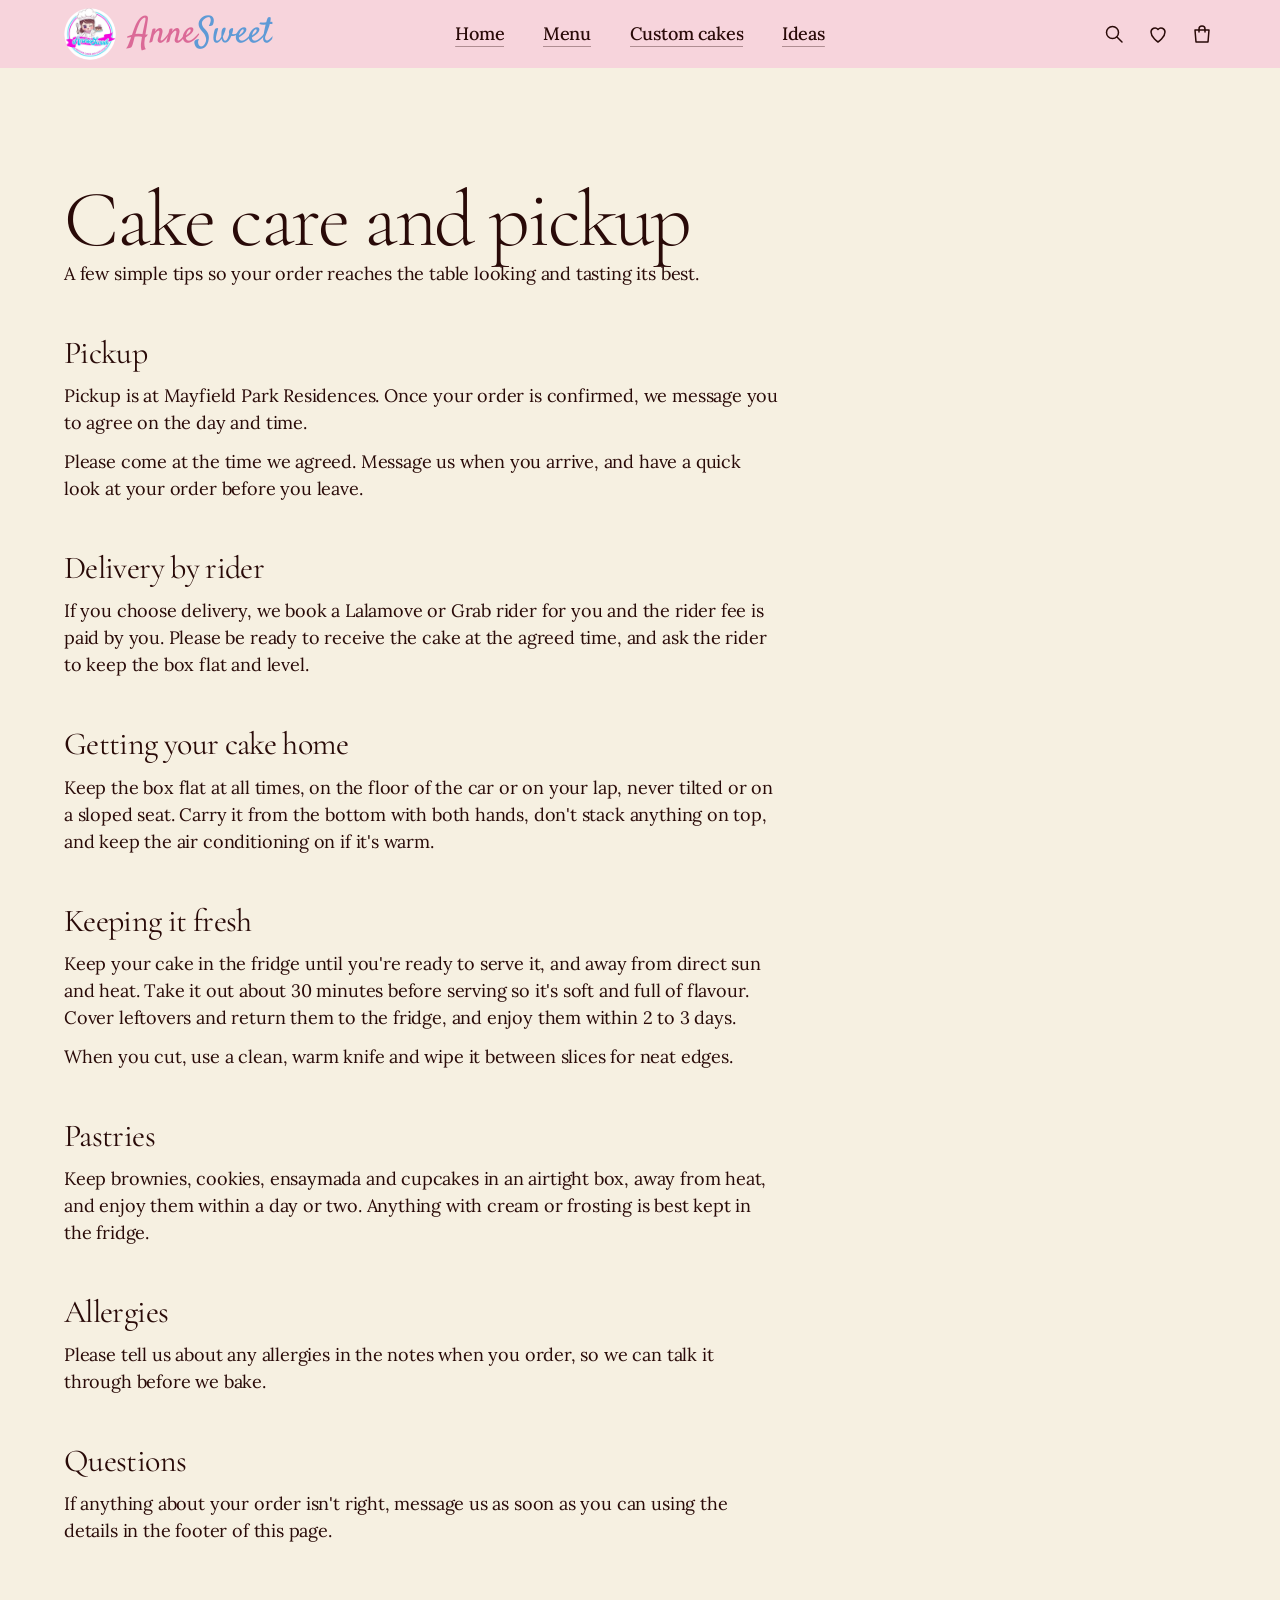
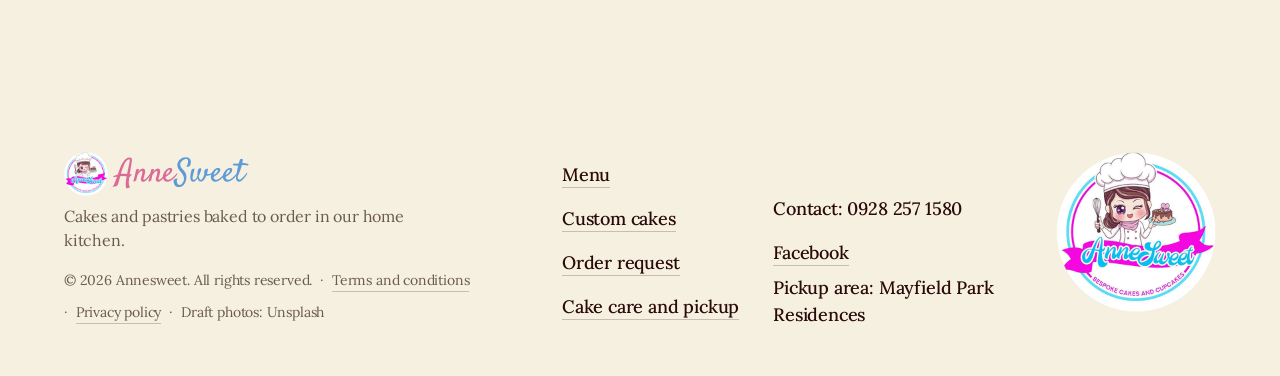
==== care.html @ a00fc5a1 "Add contact details, pickup area and Facebook link; add a Cake care and pickup page Co-Authored-By: " ====
<!doctype html>
<html lang="en">
<head>
<meta charset="utf-8">
<meta name="viewport" content="width=device-width, initial-scale=1">
<title>Cake care and pickup · Annesweet</title>
<meta name="description" content="How to pick up your Annesweet order, get your cake home safely and keep it fresh.">
<meta name="theme-color" content="#F6F0E1" media="(prefers-color-scheme: light)">
<meta name="theme-color" content="#1B120E" media="(prefers-color-scheme: dark)">
<link rel="preconnect" href="https://fonts.googleapis.com">
<link rel="preconnect" href="https://fonts.gstatic.com" crossorigin>
<link rel="stylesheet" href="https://fonts.googleapis.com/css2?family=Cormorant+Garamond:ital,wght@0,300;0,400;0,500;1,300;1,400&family=Lora:ital,wght@0,400;0,500;1,400&family=Satisfy&display=swap">
<link rel="icon" type="image/png" href="photos/favicon.png">
<link rel="apple-touch-icon" href="photos/apple-touch-icon.png">
<link rel="stylesheet" href="style.css">
<script src="menu.js" defer></script>
<script src="script.js" defer></script>
</head>
<body>
<header class="topbar">
  <div class="wrap">
    <a href="index.html" class="topbar-mark"><img class="logo-mark" src="photos/logo.png" alt="" width="40" height="40"><span><span class="wm-anne">Anne</span><span class="wm-sweet">Sweet</span></span></a>
    <nav aria-label="Main">
      <a href="index.html"><span class="nav-label">Home</span></a>
      <a href="menu.html"><span class="nav-label">Menu</span></a>
      <a href="custom.html"><span class="nav-label">Custom cakes</span></a>
      <a href="ideas.html"><span class="nav-label">Ideas</span></a>
    </nav>
    <div class="topbar-icons">
      <button type="button" class="icon-btn" id="search-toggle" aria-label="Search the menu" aria-expanded="false" aria-controls="search-panel">
        <svg viewBox="0 0 24 24" width="24" height="24" aria-hidden="true" focusable="false"><circle cx="10.5" cy="10.5" r="6" fill="none" stroke="currentColor" stroke-width="1.5"/><path d="M15 15l5 5" stroke="currentColor" stroke-width="1.5" stroke-linecap="round"/></svg>
      </button>
      <button type="button" class="icon-btn" id="wish-toggle" aria-label="Saved cakes, 0" aria-expanded="false" aria-controls="wish-panel">
        <svg viewBox="0 0 24 24" width="24" height="24" aria-hidden="true" focusable="false"><path d="M12 20s-7-4.4-7-10a4 4 0 0 1 7-2.6A4 4 0 0 1 19 10c0 5.6-7 10-7 10z" fill="none" stroke="currentColor" stroke-width="1.5" stroke-linejoin="round"/></svg>
        <span class="nav-count" id="wish-count" hidden></span>
      </button>
      <a href="order.html" class="icon-btn" id="cart-link" aria-label="Your order, 0 items">
        <svg viewBox="0 0 24 24" width="24" height="24" aria-hidden="true" focusable="false"><path d="M5 8h14l-1 12H6L5 8z" fill="none" stroke="currentColor" stroke-width="1.5" stroke-linejoin="round"/><path d="M9 10V7a3 3 0 0 1 6 0v3" fill="none" stroke="currentColor" stroke-width="1.5" stroke-linecap="round"/></svg>
        <span class="nav-count" id="nav-count" hidden></span>
      </a>
    </div>
  </div>
  <div class="topbar-panel" id="search-panel" role="search" hidden>
    <label for="site-search">Search the menu</label>
    <input type="search" id="site-search" autocomplete="off" placeholder="Ube, chocolate, cupcakes">
    <p class="visually-hidden" id="search-status" aria-live="polite"></p>
    <ul class="mini-list" id="search-results"></ul>
  </div>
  <div class="topbar-panel" id="wish-panel" hidden tabindex="-1" aria-labelledby="h-wish" role="region">
    <h2 id="h-wish">Saved cakes</h2>
    <ul class="mini-list" id="wish-list"></ul>
  </div>
</header>
<main class="wrap">
  <article class="prose">
    <h1>Cake care and pickup</h1>
    <p>A few simple tips so your order reaches the table looking and tasting its best.</p>

    <h2>Pickup</h2>
    <p>Pickup is at Mayfield Park Residences. Once your order is confirmed, we message you to agree on the day and time.</p>
    <!-- OWNER: confirm the pickup days and hours, and exactly where customers meet you (lobby, gate, unit) -->
    <p>Please come at the time we agreed. Message us when you arrive, and have a quick look at your order before you leave.</p>
    <!-- OWNER: confirm this arrival process, and what to do if someone else collects for the customer -->

    <h2>Delivery by rider</h2>
    <p>If you choose delivery, we book a Lalamove or Grab rider for you and the rider fee is paid by you. Please be ready to receive the cake at the agreed time, and ask the rider to keep the box flat and level.</p>

    <h2>Getting your cake home</h2>
    <p>Keep the box flat at all times, on the floor of the car or on your lap, never tilted or on a sloped seat. Carry it from the bottom with both hands, don't stack anything on top, and keep the air conditioning on if it's warm.</p>

    <h2>Keeping it fresh</h2>
    <!-- OWNER: confirm the storage and serving advice for your recipes (fridge time, how long before serving, how many days) -->
    <p>Keep your cake in the fridge until you're ready to serve it, and away from direct sun and heat. Take it out about 30 minutes before serving so it's soft and full of flavour. Cover leftovers and return them to the fridge, and enjoy them within 2 to 3 days.</p>
    <p>When you cut, use a clean, warm knife and wipe it between slices for neat edges.</p>

    <h2>Pastries</h2>
    <p>Keep brownies, cookies, ensaymada and cupcakes in an airtight box, away from heat, and enjoy them within a day or two. Anything with cream or frosting is best kept in the fridge.</p>

    <h2>Allergies</h2>
    <p>Please tell us about any allergies in the notes when you order, so we can talk it through before we bake.</p>

    <h2>Questions</h2>
    <p>If anything about your order isn't right, message us as soon as you can using the details in the footer of this page.</p>
  </article>
</main>
<footer class="site-footer">
  <div class="wrap footer-row">
    <div class="footer-brand">
      <a href="index.html" class="footer-mark"><img class="logo-mark" src="photos/logo.png" alt="" width="40" height="40"><span><span class="wm-anne">Anne</span><span class="wm-sweet">Sweet</span></span></a>
      <p>Cakes and pastries baked to order in our home kitchen.</p>
      <div class="legal footer-legal"><p>© 2026 Annesweet. All rights reserved.</p><p><a href="terms.html">Terms and conditions</a></p><p><a href="privacy.html">Privacy policy</a></p><p>Draft photos: Unsplash</p></div>
    </div>
    <nav aria-label="Footer">
      <a href="menu.html">Menu</a>
      <a href="custom.html">Custom cakes</a>
      <a href="order.html">Order request</a>
      <a href="care.html">Cake care and pickup</a>
    </nav>
    <div class="footer-contact">
      <p>Contact: 0928 257 1580</p>
      <p><a href="https://www.facebook.com/annesweetph" target="_blank" rel="noopener">Facebook</a></p>
      <p>Pickup area: Mayfield Park Residences</p>
    </div>
    <img class="footer-logo" src="photos/logo.png" alt="" width="96" height="96">
  </div>
</footer>
</body>
</html>
---- style.css ----
/* Annesweet: "Cookbook". Parchment paper, one warm ink, serif type, linen photo plates.
   No shadows, no corners, whitespace instead of dividers. The ink button is the only filled control. */

/* ---------- Tokens ---------- */
:root {
  color-scheme: light dark;
  --paper: #F6F0E1;         /* page ground */
  --linen: #FFFAEC;         /* photo plates, summary card, fields */
  --ink: #290A08;           /* text, the filled button. 16.2:1 on paper, 17.4:1 on linen */
  --on-ink: #FFFFFF;        /* 19.0:1 on ink */
  --ink-hover: #4A1D18;     /* white on it 13.6:1 */
  --muted: #6B5A52;         /* 5.8:1 on paper, 6.3:1 on linen */
  --wm-anne: #DB6A97;       /* pastel pink: soft on purpose, about 2.5:1 on the blush bar (it is the logo wordmark, not body text) */
  --wm-sweet: #5E9AD6;      /* pastel blue, about 2.4:1 on the blush bar */
  --nav-hover: #A3274D;     /* nav link hover on the blush bar 5.1:1 */
  --blush: #F7D4DC;         /* "date." swatch and the nav count; ink on it 14.2:1 */
  --hair: rgba(41, 10, 8, .22);   /* resting underline (decorative) */
  --field-line: rgba(41, 10, 8, .5);   /* field and stepper edges: 3.4:1 on paper (WCAG 1.4.11 needs 3:1) */
  --error: #9B1C1C;         /* 7.0:1 on paper */

  --serif-d: "Cormorant Garamond", "EB Garamond", Georgia, serif;
  --script: Satisfy, "Brush Script MT", cursive; /* the AnneSweet name */
  --serif-b: "Lora", "Source Serif Pro", Georgia, serif;
  --fs-display: clamp(46px, 8.4vw, 112px);
  --fs-h2: clamp(40px, 6.6vw, 80px);
  --fs-h3: clamp(30px, 3.4vw, 40px);
  --fs-lead: clamp(18px, 2vw, 20px);
  --fs-body: 18px;
  --fs-small: 16px;

  --s1: 4px; --s2: 8px; --s3: 12px; --s4: 16px; --s5: 24px; --s6: 32px; --s7: 48px; --s8: 80px;
  --section: clamp(80px, 10vw, 128px);
  --gutter: clamp(16px, 4vw, 48px);
  --max: 1200px;
  --ease: cubic-bezier(.2, .7, .2, 1);
  --w-display: 400;         /* Cormorant 300 only once display type is 48px+ (see 768px below) */
}
@media (prefers-color-scheme: dark) {
  :root {
    --paper: #1B120E;
    --linen: #2A1E18;
    --ink: #F6F0E1;         /* 15.9:1 on paper, 13.9:1 on linen */
    --on-ink: #1B120E;
    --ink-hover: #E4D9C2;   /* paper on it 13.0:1 */
    --muted: #C2B2A2;       /* 8.9:1 on paper, 7.8:1 on linen */
    --blush: #5C3640;       /* swatch behind parchment text 8.6:1 */
    --wm-anne: #FFB3CE;
    --wm-sweet: #A9D3FF;
    --nav-hover: #F7B8C9;   /* nav link hover on the plum bar 6:1 */
    --hair: rgba(246, 240, 225, .28);
    --field-line: rgba(246, 240, 225, .4); /* 3.4:1 on linen */
    --error: #F4A08F;       /* 8.7:1 on paper */
  }
}
@media (min-width: 768px) { :root { --w-display: 300; } }

/* ---------- Base ---------- */
* { box-sizing: border-box; }
html { scroll-behavior: smooth; scroll-padding-top: var(--s5); -webkit-text-size-adjust: 100%; }
body {
  margin: 0; overflow-x: hidden; background: var(--paper); color: var(--ink);
  font: 400 var(--fs-body)/1.5 var(--serif-b); letter-spacing: -.01em;
  -webkit-font-smoothing: antialiased;
}
img { display: block; max-width: 100%; height: auto; }
p, ul, ol { margin: 0; }
a { color: var(--ink); }
:focus-visible { outline: 2px solid var(--ink); outline-offset: 4px; }
.visually-hidden {
  position: absolute; width: 1px; height: 1px; margin: -1px; padding: 0; overflow: hidden;
  clip: rect(0 0 0 0); white-space: nowrap; border: 0;
}

h1, h2, h3 { margin: 0; font-family: var(--serif-d); font-weight: 400; letter-spacing: -.02em; line-height: 1.1; }
h1, h2 { font-weight: var(--w-display); letter-spacing: -.03em; line-height: 1; }
h1 { font-size: var(--fs-display); }
h2 { font-size: var(--fs-h2); }
h3 { font-size: var(--fs-h3); }
mark { background: var(--blush); color: inherit; padding: 0 .08em; }
h1 em { font-style: italic; }

.wrap { max-width: calc(var(--max) + 2 * var(--gutter)); margin-inline: auto; padding-inline: var(--gutter); }
.section { padding-top: var(--section); }
.lead { font-size: var(--fs-lead); max-width: 34em; }
.section-head { margin-bottom: var(--s7); }
/* Linen photo plate */
.plate { background: var(--linen); padding: clamp(16px, 4vw, 48px); }

/* ---------- Links and buttons ---------- */
/* The one signature: a resting hairline, and an ink underline that draws in on hover and focus.
   content-box keeps the line under the text while the box stays a 44px target. */
.text-link, .topbar nav .nav-label, .site-footer a:not(.footer-mark), .order-btn {
  color: var(--ink); text-decoration: none;
  background: linear-gradient(var(--ink), var(--ink)) 0 100% / 0 1px no-repeat,
              linear-gradient(var(--hair), var(--hair)) 0 100% / 100% 1px no-repeat;
  background-origin: content-box; background-clip: content-box;
  transition: background-size 350ms ease;
}
.text-link:hover, .text-link:focus-visible,
.topbar nav a:hover .nav-label, .topbar nav a:focus-visible .nav-label, .topbar nav a[aria-current="page"] .nav-label,
.site-footer a:not(.footer-mark):hover, .site-footer a:not(.footer-mark):focus-visible,
.order-btn:hover, .order-btn:focus-visible { background-size: 100% 1px, 100% 1px; }
.text-link { display: inline-block; padding-block: 8px; font-size: var(--fs-body); line-height: 27px; }

.btn {
  display: inline-flex; align-items: center; justify-content: center; gap: var(--s3);
  min-height: 48px; padding: 0 var(--s5); border: 0; border-radius: 0;
  background: var(--ink); color: var(--on-ink);
  font: 400 var(--fs-body)/1.2 var(--serif-b); letter-spacing: -.01em; text-decoration: none; cursor: pointer;
  transition: background-color 200ms ease;
}
.btn:disabled { opacity: .6; cursor: progress; }

/* Add / size buttons: text with a resting hairline; ink-filled once that size is in the order */
.order-btn {
  display: inline-block; min-height: 44px; padding: 8.5px var(--s3); border: 0; border-radius: 0; cursor: pointer;
  font: 500 var(--fs-body)/27px var(--serif-b); letter-spacing: -.01em; white-space: nowrap;
}
.order-btn.in-cart, .order-btn.in-cart:hover { background: var(--ink); color: var(--on-ink); background-clip: border-box; }
.order-btn.added { animation: pulse 400ms var(--ease); }
@keyframes pulse { 50% { transform: scale(1.04); } }

/* ---------- Top bar ---------- */
.topbar .wrap {
  display: flex; flex-wrap: wrap; align-items: center; justify-content: space-between;
  column-gap: var(--s5); padding-block: var(--s3);
}
.topbar a { display: inline-flex; align-items: center; min-height: 44px; color: var(--ink); text-decoration: none; }
.topbar-mark { font: 400 36px/1 var(--script); }
.topbar nav { display: flex; gap: clamp(16px, 3vw, 40px); }
.topbar nav a { font-weight: 500; font-size: var(--fs-body); }
.topbar nav .nav-label { padding-bottom: 2px; }
.nav-count {
  display: inline-grid; place-items: center; min-width: 24px; height: 24px; margin-left: 6px; padding: 0 6px;
  background: var(--blush); color: var(--ink); font-size: 14px; line-height: 1;
}
.nav-count[hidden] { display: none; }
@media (max-width: 420px) { .topbar-mark { font-size: 28px; } .topbar nav { gap: var(--s4); } .topbar nav a { font-size: 16px; } }

/* ---------- Home hero ---------- */
/* Phones/tablets: centered words, then the photo on a linen plate, then the pull line */
.hero {
  display: flex; flex-direction: column; text-align: center;
  max-width: calc(var(--max) + 2 * var(--gutter)); margin-inline: auto; padding: clamp(56px, 9vw, 112px) var(--gutter) 0;
}
.hero-text { display: contents; }
.hero h1 { order: 1; max-width: 13ch; margin: 0 auto; }
.hero .lead { order: 2; margin: var(--s6) auto 0; }
.hero .actions { order: 3; display: flex; flex-wrap: wrap; justify-content: center; align-items: center; gap: var(--s4) var(--s6); margin-top: 40px; }
.hero-plate { overflow: hidden; order: 4; margin-top: clamp(48px, 7vw, 96px); background: var(--linen); padding: clamp(16px, 4vw, 48px); }
.hero-photo { width: 100%; aspect-ratio: 4 / 5; object-fit: cover; object-position: 30% 50%; }
.trust { order: 5; margin-top: var(--s5); text-align: left; font: italic 400 clamp(30px, 3.6vw, 48px)/1.1 var(--serif-d); letter-spacing: -.02em; }
@media (min-width: 600px) and (max-width: 959px) {
  .hero-plate { width: 70%; }
  .hero-photo { aspect-ratio: 4 / 5; }
  .trust { margin-left: 0; max-width: 16em; }
}
/* 960+: the Parlor composition: photo bleeding off the left edge, headline set beside it */
@media (min-width: 960px) {
  .hero {
    display: grid; grid-template-columns: minmax(0, 1fr) minmax(0, 1fr); align-items: center;
    max-width: none; padding: 0; text-align: left; min-height: min(calc(100svh - 68px), 820px);
  }
  .hero-plate { order: 0; align-self: stretch; margin: 0; padding: 0; width: auto; }
  .hero-photo { height: 100%; aspect-ratio: auto; object-position: 42% 50%; }
  .hero-text {
    display: block; padding: var(--s7) max(var(--gutter), (100vw - var(--max)) / 2) var(--s7) clamp(40px, 5vw, 80px);
  }
  .hero h1 { margin: 0; font-size: clamp(60px, 6.9vw, 92px); max-width: none; /* 3 lines in a half-width column */ }
  .hero .lead { margin: var(--s6) 0 0; max-width: 28em; }
  .hero .actions { justify-content: flex-start; }
  .trust { margin-top: var(--s7); font: 400 var(--fs-small)/1.5 var(--serif-b); letter-spacing: 0; color: var(--muted); }
}

/* ---------- Home page only ---------- */
/* Full-width edges: content lines up with one gutter instead of a centered 1200px column */
.page-home { --gutter: clamp(16px, 5vw, 96px); --bar-h: 68px; --footer-h: 257px; /* measured footer height at 960px+ (1280 and 1920 wide) */ }
.page-home .wrap { max-width: none; }
/* Top bar in its own colour: blush band, ink text; the counts flip to ink so they still show.
   Logo left, links truly centred (1fr auto 1fr), search / saved / order icons right. */
.topbar { --bar-h: 68px; position: relative; z-index: 20; background: var(--blush); }
.topbar .wrap {
  max-width: none; padding-inline: clamp(16px, 5vw, 96px);
  display: grid; grid-template-columns: minmax(0, 1fr) auto; grid-template-areas: "logo icons" "nav nav";
  align-items: center; min-height: var(--bar-h); padding-block: var(--s2);
}
.topbar-mark { grid-area: logo; justify-self: start; gap: var(--s2); }
.logo-mark { width: 44px; height: 44px; flex: none; border-radius: 50%; }
.topbar-mark .logo-mark { width: 52px; height: 52px; }
.topbar nav { grid-area: nav; justify-content: center; }
.topbar-icons { grid-area: icons; display: flex; justify-self: end; margin-right: calc(-1 * var(--s2)); }
.icon-btn {
  position: relative; display: inline-grid; place-items: center; width: 44px; height: 44px; padding: 0;
  border: 0; border-radius: 0; background: transparent; color: var(--ink); cursor: pointer;
}
.topbar .icon-btn { display: inline-grid; }
.icon-btn:hover, .icon-btn[aria-expanded="true"] { background: rgba(41, 10, 8, .08); }
.icon-btn .nav-count { position: absolute; top: 2px; right: 0; min-width: 18px; height: 18px; margin: 0; padding: 0 4px; font: 500 12px/1 var(--serif-b); }
.topbar .nav-count { background: var(--ink); color: var(--on-ink); }
.topbar .nav-label { --hair: rgba(41, 10, 8, .35); }
@media (prefers-color-scheme: dark) {
  .topbar .nav-label { --hair: rgba(246, 240, 225, .4); }
  .icon-btn:hover, .icon-btn[aria-expanded="true"] { background: rgba(246, 240, 225, .12); }
}
@media (min-width: 960px) {
  .topbar .wrap { grid-template-columns: minmax(0, 1fr) auto minmax(0, 1fr); grid-template-areas: "logo nav icons"; padding-block: var(--s3); }
}
/* Search and saved-cakes panels: a sheet under the bar (full width on phones, a column on the right on wide screens) */
.topbar-panel {
  position: absolute; top: 100%; left: 0; right: 0; max-height: calc(100svh - 120px); overflow-y: auto;
  padding: var(--s5) var(--gutter); background: var(--linen); border-bottom: 1px solid var(--field-line);
}
.topbar-panel[hidden] { display: none; }
.topbar-panel:focus { outline: none; }
.topbar-panel:focus-visible { outline: 2px solid var(--ink); outline-offset: -2px; }
.topbar-panel h2 { margin-bottom: var(--s3); font: 400 32px/1.1 var(--serif-d); letter-spacing: -.02em; }
.topbar-panel input[type="search"] {
  width: 100%; min-height: 48px; padding: 10px 14px; border: 1px solid var(--field-line); border-radius: 0;
  background: var(--paper); color: var(--ink); font: 400 var(--fs-body)/1.5 var(--serif-b); -webkit-appearance: none; appearance: none;
}
.topbar-panel input[type="search"]:focus-visible { outline: 2px solid var(--ink); outline-offset: 0; border-color: var(--ink); }
@media (min-width: 600px) {
  .topbar-panel { left: auto; right: var(--gutter); width: 440px; padding-inline: var(--s5); border: 1px solid var(--field-line); border-top: 0; }
}
.mini-list { display: grid; gap: var(--s2); margin: var(--s4) 0 0; padding: 0; list-style: none; }
.mini-list:empty { display: none; }
.mini-item, .topbar .mini-item { display: grid; grid-template-columns: 56px minmax(0, 1fr) auto; align-items: center; column-gap: var(--s4); color: var(--ink); text-decoration: none; }
a.mini-item { min-height: 56px; }
a.mini-item:hover .mini-name, a.mini-item:focus-visible .mini-name { text-decoration: underline; text-underline-offset: 4px; text-decoration-thickness: 1px; }
.mini-item .photo { width: 56px; }
.mini-name { font: 400 24px/1.15 var(--serif-d); letter-spacing: -.01em; }
.mini-price { color: var(--muted); font-size: var(--fs-small); white-space: nowrap; }
.mini-tools { grid-column: 2 / -1; display: flex; flex-wrap: wrap; align-items: center; gap: 0 var(--s2); margin-left: calc(-1 * var(--s3)); }
.mini-tools .order-btn { font-size: var(--fs-small); }
.remove-btn {
  min-height: 44px; padding: 0 var(--s3); border: 0; background: transparent; color: var(--muted); cursor: pointer;
  font: 400 var(--fs-small)/1 var(--serif-b); text-decoration: underline; text-underline-offset: 4px; text-decoration-thickness: 1px;
}
.remove-btn:hover { color: var(--ink); }
.mini-list .summary-empty { font: italic 400 20px/1.3 var(--serif-d); color: var(--muted); }
/* The hero is one full screen below the top bar */
@media (min-width: 960px) {
  .page-home .hero { min-height: calc(100svh - var(--bar-h)); }
  .page-home .hero-text { padding: var(--s7) var(--gutter) var(--s7) clamp(48px, 6vw, 112px); }
  .page-home .hero h1 { font-size: clamp(60px, 6.2vw, 120px); }
  .page-home .hero .lead { max-width: 30em; }
}
/* Hero text: trust line sits with the buttons; three facts fill the column */
.page-home .hero .trust { margin-top: var(--s4); }
.hero-facts { order: 6; display: grid; gap: var(--s4); margin: var(--s7) 0 0; padding: var(--s5) 0 0; list-style: none; border-top: 1px solid var(--hair); text-align: left; }
.hero-facts strong { display: block; font: 400 clamp(26px, 2.2vw, 34px)/1.1 var(--serif-d); letter-spacing: -.02em; }
.hero-facts span { display: block; margin-top: var(--s1); color: var(--muted); font-size: var(--fs-small); }
@media (min-width: 600px) { .hero-facts { grid-template-columns: repeat(3, minmax(0, 1fr)); column-gap: var(--s5); } }
/* wide screens: columns sized to their words, so each fact stays on one line */
@media (min-width: 1600px) { .hero-facts { grid-template-columns: repeat(3, auto); justify-content: start; column-gap: 48px; } }
@media (min-width: 960px) { .hero-facts { margin-top: clamp(48px, 6vh, 80px); max-width: 44em; } }

/* Slides: on wide screens each home section is one screen tall, content centred vertically */
@media (min-width: 960px) {
  .page-home .slide { min-height: 100svh; display: flex; flex-direction: column; justify-content: center; padding-block: clamp(48px, 7vh, 96px); }
}

/* Most-ordered: three cakes side by side; name, then price and Add under each photo */
.page-home .best { grid-template-columns: minmax(0, 1fr); gap: var(--s7); }
.page-home .best .card,
.page-home .best .card:first-child,
.page-home .best .card:not(:first-child) { display: block; grid-column: auto; }
.page-home .best .photo, .page-home .best .card:not(:first-child) .photo { margin-bottom: var(--s4); }
.page-home .best .card h3,
.page-home .best .card:first-child h3,
.page-home .best .card:not(:first-child) h3 { font-size: clamp(28px, 2.4vw, 40px); }
.page-home .best .card-side,
.page-home .best .card:first-child .card-side,
.page-home .best .card:not(:first-child) .card-side { display: flex; flex-wrap: wrap; align-items: center; justify-content: space-between; gap: var(--s2) var(--s4); margin-top: var(--s2); }
.page-home .best .price { margin: 0; }
.page-home .best .actions { margin-left: 0; margin-right: 0; } /* the Add box lines up with the photo and size boxes */
/* Row 1: name left, size toggle right. Row 2 (card-side): price left, Add right */
.page-home .best .card-body { display: flex; flex-wrap: wrap; align-items: center; justify-content: space-between; gap: var(--s2) var(--s4); min-height: 46px; /* the toggle's height, so names line up across cards */ }
.page-home .section-head { align-items: center; }
.size-picker { position: relative; display: inline-grid; grid-auto-flow: column; grid-auto-columns: 1fr; border: 1px solid var(--field-line); }
.size-picker label {
  position: relative; display: flex; align-items: center; min-height: 44px; margin: 0; padding: 0 var(--s3);
  font: 400 var(--fs-small)/1 var(--serif-b); letter-spacing: 0; cursor: pointer; white-space: nowrap;
}
.size-picker label + label { border-left: 1px solid var(--field-line); }
.size-picker input { position: absolute; inset: 0; width: 100%; height: 100%; margin: 0; opacity: 0; cursor: pointer; }
.size-picker label:has(input:checked) { background: var(--ink); color: var(--on-ink); }
.size-picker label:has(input:focus-visible) { outline: 2px solid var(--ink); outline-offset: 2px; z-index: 1; }
/* Two sizes: the dark highlight slides from one to the other, and the label colours fade with it */
.size-picker label { transition: color .35s ease; }
.size-picker:has(label:nth-child(2):last-child)::before { content: ""; position: absolute; inset: 0 50% 0 0; background: var(--ink); transition: translate .4s var(--ease); }
.size-picker:has(label:nth-child(2):last-child):has(label:nth-child(2) input:checked)::before { translate: 100% 0; }
.size-picker:has(label:nth-child(2):last-child) label:has(input:checked) { background: transparent; color: var(--on-ink); }
/* Save heart: top-right of the photo, a paper tile so it reads on any photo */
.photo:has(.wish-btn) { position: relative; }
.wish-btn {
  position: absolute; z-index: 1; top: var(--s2); right: var(--s2); display: grid; place-items: center; width: 44px; height: 44px; padding: 0;
  border: 0; border-radius: 0; background: var(--paper); color: var(--ink); cursor: pointer;
}
.wish-btn[aria-pressed="true"] path { fill: currentColor; }
.wish-btn:focus-visible { outline-offset: -4px; }
@media (min-width: 760px) {
  .page-home .best { grid-template-columns: repeat(3, minmax(0, 1fr)); column-gap: clamp(24px, 3vw, 48px); }
}
@media (min-width: 960px) {
  /* keep the three photos short enough that heading, photos and prices fit one screen */
  .page-home .best .photo { aspect-ratio: auto; height: min(calc((100vw - 2 * var(--gutter) - 2 * clamp(24px, 3vw, 48px)) / 3), calc(100svh - 380px)); }
}

/* Custom cakes + how ordering works, one slide: photo left, both blocks right */
.duo-grid { display: grid; gap: var(--s7); align-items: center; }
.duo-photo { padding: 0; overflow: hidden; border: clamp(16px, 3vw, 40px) solid var(--linen); }
.duo-photo img { width: 100%; aspect-ratio: 1; object-fit: cover; transform: scale(1.14); transform-origin: 50% 25%; }
.duo-custom p { font-size: 20px; margin: var(--s4) 0 var(--s5); max-width: 26em; }
.duo-how { margin-top: var(--s7); padding-top: var(--s6); border-top: 1px solid var(--hair); }
.duo-how h2 { font-size: var(--fs-h3); }
.duo .steps { grid-template-columns: minmax(0, 1fr); gap: var(--s5); margin-top: var(--s5); }
.duo .steps li { display: grid; grid-template-columns: 48px minmax(0, 1fr); column-gap: var(--s4); align-items: baseline; }
.duo .steps li::before { margin: 0; font-size: 44px; font-weight: 400; }
.duo .steps h3 { margin-bottom: var(--s1); font-size: 26px; }
.duo .steps p { max-width: 34em; }
@media (min-width: 960px) {
  .duo-grid { grid-template-columns: 5fr 6fr; column-gap: clamp(48px, 6vw, 112px); }
  .duo-photo img { aspect-ratio: auto; height: min(calc(100svh - 280px), 52vw); }
  .duo-how { margin-top: var(--s6); }
  .duo-custom h2 { font-size: clamp(44px, 4.4vw, 72px); }
}

/* Shorter laptop screens: tighten type and gaps so each slide still fits one screen */
@media (min-width: 960px) and (max-height: 900px) {
  .page-home .hero h1 { font-size: clamp(52px, min(6.2vw, 10vh), 120px); }
  .page-home .hero-text { padding-block: var(--s5); }
  .page-home .hero .lead { margin-top: var(--s5); }
  .page-home .hero .actions { margin-top: var(--s5); }
  .hero-facts { margin-top: var(--s6); padding-top: var(--s4); }
  .hero-facts strong { font-size: 26px; }
  .page-home .slide { padding-block: var(--s6); }
  .duo-custom h2 { font-size: clamp(40px, 7vh, 64px); }
  .duo-custom p { margin: var(--s3) 0 var(--s4); font-size: 18px; }
  .duo-how { margin-top: var(--s5); padding-top: var(--s5); }
  .duo .steps { gap: var(--s4); margin-top: var(--s4); }
  .duo .steps h3 { font-size: 24px; }
  .duo .steps li::before { font-size: 36px; }
  .duo-photo img { height: calc(100svh - 160px); }
}

/* Ideas page: four portrait photos, a note, then the call to action */
.ideas-page { padding-top: var(--s7); padding-bottom: var(--section); }
.ideas-photos { display: grid; grid-template-columns: repeat(2, minmax(0, 1fr)); gap: var(--s6) var(--s4); margin: 0; padding: 0; list-style: none; }
.ideas-photos figure { margin: 0; }
.ideas-photos img { width: 100%; aspect-ratio: 4 / 5; object-fit: cover; border: clamp(8px, 1vw, 16px) solid var(--linen); background: var(--linen); }
.ideas-photos figcaption { margin-top: var(--s2); font: 400 22px/1.2 var(--serif-d); }
@media (min-width: 760px) { .ideas-photos { grid-template-columns: repeat(4, minmax(0, 1fr)); column-gap: clamp(16px, 2vw, 32px); } }
.ideas-note { margin-top: var(--s7); max-width: 34em; color: var(--muted); }
.ideas-cta { display: flex; flex-wrap: wrap; align-items: center; gap: var(--s4) var(--s6); margin-top: var(--s5); }
.ideas-link { margin-top: var(--s4); }

/* Last slide: closing call to action beside four more cakes, then the footer, together one screen */
.page-home .closing { text-align: left; padding-bottom: var(--s7); }
.closing-grid { display: grid; gap: var(--s7); align-items: center; }
.page-home .closing p { margin: var(--s5) 0 0; }
.closing-photos { display: grid; grid-template-columns: repeat(2, minmax(0, 1fr)); gap: var(--s4); margin: 0; padding: 0; list-style: none; }
.closing-photos a { display: block; color: var(--ink); text-decoration: none; }
.closing-photos img { width: 100%; aspect-ratio: 1; object-fit: cover; background: var(--linen); }
.closing-photos span { display: block; margin-top: var(--s2); font: 400 22px/1.2 var(--serif-d); }
.closing-photos a:hover span, .closing-photos a:focus-visible span { text-decoration: underline; text-underline-offset: 4px; text-decoration-thickness: 1px; }
.page-home .site-footer { padding-block: var(--s7); border-top: 1px solid var(--hair); }
@media (min-width: 960px) {
  .closing-grid { grid-template-columns: 5fr 7fr; column-gap: clamp(48px, 6vw, 112px); }
  .page-home .closing h2 { font-size: clamp(56px, 5.6vw, 96px); }
  .closing-photos { grid-template-columns: repeat(4, minmax(0, 1fr)); }
  /* closing + footer fill exactly one screen */
  .page-home .closing { min-height: calc(100svh - var(--footer-h, 240px)); display: flex; flex-direction: column; justify-content: center; padding-block: var(--s7); }
}

/* ---------- Menu items (shared markup from makeCard) ---------- */
.photo { overflow: hidden; aspect-ratio: 1; background: var(--linen); }
.photo img { width: 100%; height: 100%; object-fit: cover; }
img[data-photo="caramel-cake"] { transform: scale(1.35); object-position: 50% 60%; }
img[data-photo="lemon-cake"] { transform: scale(1.25); object-position: 50% 70%; }
img[data-photo="cupcakes"] { transform: scale(1.2); object-position: 50% 60%; }
img[data-photo="mocha-cake"] { transform: scale(1.1); object-position: 50% 40%; }

.card { position: relative; }
.card .desc { margin-top: var(--s2); }
.card .price { font-size: 20px; white-space: nowrap; }
.card.multi .price { display: none; } /* the size buttons carry the prices */
.actions { display: flex; flex-wrap: wrap; gap: 0 var(--s2); }
.card .actions { margin-left: calc(-1 * var(--s3)); }
.tags { display: flex; flex-wrap: wrap; gap: var(--s3); margin-top: var(--s2); }
/* Bestseller / New: a small italic note, not a pill */
.tag { font: italic 400 20px/1.2 var(--serif-d); color: var(--muted); }
.sold-out-label { font: italic 400 20px/1.2 var(--serif-d); color: var(--muted); }
.card.sold-out .photo img { opacity: .5; }
.card.sold-out h3, .card.sold-out .price { color: var(--muted); }

/* Home bestsellers: one feature, then an indented pair (the cookbook spread) */
.section-head { display: flex; flex-wrap: wrap; align-items: baseline; justify-content: space-between; gap: var(--s3) var(--s6); }
.best { display: grid; gap: var(--s7); }
.best .desc, .best .tags { display: none; }
.best .photo { animation: unveil 1.1s var(--ease) both; } /* on the frame: the img may carry a re-framing scale */
.best .card-side { margin-top: var(--s3); }
.best .price { margin-bottom: var(--s2); }
.best .card:first-child { display: grid; gap: var(--s5); }
.best .card:first-child h3 { font-size: clamp(40px, 5vw, 64px); }
/* Phones: the pair become small side-by-side entries */
.best .card:not(:first-child) { display: grid; grid-template-columns: 120px minmax(0, 1fr); column-gap: var(--s5); align-items: center; }
.best .card:not(:first-child) .photo { grid-row: 1 / 3; }
.best .card:not(:first-child) .card-side { margin-top: var(--s1); }
@media (min-width: 761px) {
  .best { grid-template-columns: clamp(0px, 16vw, 200px) minmax(0, 1fr) minmax(0, 1fr); column-gap: clamp(24px, 5vw, 64px); row-gap: clamp(56px, 8vw, 96px); }
  .best .card:first-child { grid-column: 1 / -1; grid-template-columns: 6fr 5fr; column-gap: clamp(32px, 6vw, 80px); align-items: center; }
  .best .card:first-child .photo { grid-row: 1 / 3; }
  .best .card:first-child .card-body { align-self: end; }
  .best .card:first-child .card-side { align-self: start; margin-top: 0; }
  .best .card:not(:first-child) { display: block; }
  .best .card:nth-child(2) { grid-column: 2; }
  .best .card:not(:first-child) .photo { margin-bottom: var(--s5); }
  .best .card:not(:first-child) h3 { font-size: clamp(32px, 3.4vw, 40px); }
}

/* Menu page: the same cards as the home page (big photo, name with the size toggle, price left and Add right), three across */
.rows { display: grid; grid-template-columns: minmax(0, 1fr); gap: var(--s7) clamp(24px, 3vw, 48px); }
.rows .card { display: block; }
.rows .photo { margin-bottom: var(--s4); }
.rows h3 { font-size: clamp(28px, 2.4vw, 40px); }
.rows .card-body { display: flex; flex-wrap: wrap; align-items: center; justify-content: space-between; gap: var(--s2) var(--s4); min-height: 46px; min-width: 0; }
.rows .card-body .size-picker { order: 1; }
.rows .desc, .rows .tags { flex-basis: 100%; margin-top: 0; }
.rows .desc { order: 2; max-width: 34em; }
.rows .tags { order: 3; }
.rows .card-side { display: flex; flex-wrap: wrap; align-items: center; justify-content: space-between; gap: var(--s2) var(--s4); margin-top: var(--s2); }
.rows .price { margin: 0; }
.rows .card .actions { margin-left: 0; }
.rows .sold-out-label { min-height: 44px; display: flex; align-items: center; }
@media (min-width: 600px) { .rows { grid-template-columns: repeat(2, minmax(0, 1fr)); } }
@media (min-width: 1000px) { .rows { grid-template-columns: repeat(3, minmax(0, 1fr)); row-gap: 64px; } }

/* ---------- Home: custom cakes (plate left, words right) ---------- */
.band .wrap { display: grid; gap: var(--s6); align-items: center; }
/* A border, not padding, makes the plate so overflow clips the zoom that crops the stand-in's corner clutter */
.band .plate { overflow: hidden; padding: 0; border: clamp(16px, 4vw, 48px) solid var(--linen); }
.band-photo { width: 100%; aspect-ratio: 1; object-fit: cover; transform: scale(1.14); transform-origin: 50% 25%; }
.band p { font-size: 20px; margin: var(--s5) 0 var(--s6); max-width: 24em; }
@media (min-width: 761px) { .band .wrap { grid-template-columns: 5fr 6fr; column-gap: clamp(32px, 6vw, 80px); } }

/* ---------- How ordering works ---------- */
.how-head { display: grid; gap: var(--s6); }
.how-photos { display: grid; grid-template-columns: 1fr; }
.how-photos img { width: 100%; object-fit: cover; }
.how-photos img:first-child { aspect-ratio: 4 / 5; }
.how-photos img:last-child { aspect-ratio: 1; width: 62%; justify-self: end; margin-top: -30%; position: relative; }
.steps { display: grid; gap: var(--s7); margin-top: var(--s7); padding: 0; list-style: none; counter-reset: step; }
.steps li { counter-increment: step; }
.steps li::before { content: counter(step); display: block; margin-bottom: var(--s2); font: 400 56px/1 var(--serif-d); letter-spacing: -.03em; }
.steps h3 { margin-bottom: var(--s3); font-size: 32px; }
@media (min-width: 761px) {
  .how-head { grid-template-columns: 5fr 7fr; column-gap: clamp(32px, 6vw, 80px); align-items: end; }
  .how-photos { grid-template-columns: 7fr 4fr; gap: clamp(16px, 3vw, 40px); align-items: start; }
  .how-photos img:last-child { width: 100%; margin-top: 40%; }
  .steps { grid-template-columns: repeat(3, 1fr); gap: clamp(24px, 4vw, 56px); margin-top: clamp(48px, 7vw, 80px); }
  .steps li::before { font-size: 80px; font-weight: 300; margin-bottom: var(--s4); }
}

/* ---------- Closing call to action ---------- */
.closing { text-align: center; padding-bottom: var(--section); }
.closing h2 { font-size: var(--fs-display); }
.closing p { max-width: 30em; margin: var(--s5) auto 0; color: var(--muted); }
.closing .btn { margin-top: 40px; }

/* ---------- Inner pages ---------- */
.page-head { padding-top: clamp(56px, 9vw, 112px); }
.page-head h1 { margin-bottom: var(--s5); }
.menu-part { padding-top: var(--section); }
.menu-part h2 { margin-bottom: var(--s7); }

.custom-page { padding-block: clamp(56px, 9vw, 112px) var(--section); }
.custom-photo { overflow: hidden; border: clamp(16px, 4vw, 48px) solid var(--linen); animation: unveil 1.1s var(--ease) both; }
.custom-photo img { width: 100%; aspect-ratio: 4 / 5; object-fit: cover; object-position: 50% 25%; transform: scale(1.15); transform-origin: 50% 20%; }
.custom-text { padding-top: var(--s7); }
.custom-text h1 { font-size: clamp(46px, 6.6vw, 80px); margin-bottom: var(--s5); }
.custom-text h2 { margin: var(--s7) 0 var(--s4); font-size: 32px; font-weight: 400; letter-spacing: -.02em; line-height: 1.1; }
.points { display: grid; gap: var(--s4); padding: 0; list-style: none; }
.points li { color: var(--muted); max-width: 32em; }
.points strong { color: var(--ink); font-weight: 500; }
.custom-text .btn { margin-top: var(--s7); }
@media (min-width: 900px) {
  .custom-page .wrap { display: grid; grid-template-columns: 5fr 6fr; column-gap: clamp(32px, 6vw, 80px); align-items: start; }
  .custom-photo { position: sticky; top: var(--s5); }
  .custom-text { padding-top: 0; }
}

/* ---------- Order form + summary ---------- */
.order-page { padding-top: clamp(56px, 9vw, 112px); padding-bottom: var(--section); }
/* The heading lives inside the form grid, so the "Your order" box can start level with it and Items sits right under the intro */
.order-head h1 { margin-bottom: var(--s5); }
.order-head { margin-bottom: var(--s5); }
.order-summary { max-width: 560px; margin-top: var(--s7); padding: var(--s6); background: var(--linen); }
@media (min-width: 960px) {
  #order-form { display: grid; grid-template-columns: minmax(0, 1fr) 340px; column-gap: var(--s8); align-items: start; }
  #order-form > * { grid-column: 1; }
  #order-form > .order-summary { grid-column: 2; grid-row: 1 / span 30; position: sticky; top: var(--s5); margin: 0; }
}
.order-summary h2 { margin-bottom: var(--s4); font-size: 32px; font-weight: 400; letter-spacing: -.02em; line-height: 1.1; }
.order-summary ul { display: grid; gap: var(--s2); margin: 0 0 var(--s5); padding: 0; list-style: none; }
.order-summary .summary-empty, .summary-note { color: var(--muted); font-size: var(--fs-small); }
.order-summary .summary-empty { font: italic 400 20px/1.3 var(--serif-d); }

.field { max-width: 560px; margin: 0 0 var(--s5); padding: 0; border: 0; min-width: 0; }
fieldset.field { max-width: none; margin-top: 64px; }
fieldset.items { margin: 0 0 var(--s7); }
legend { float: left; width: 100%; margin-bottom: var(--s5); padding: 0; font: 400 32px/1.1 var(--serif-d); letter-spacing: -.02em; }
legend + * { clear: left; }
label { display: block; margin-bottom: var(--s2); font: 500 22px/1.2 var(--serif-d); letter-spacing: -.01em; }
input[type="text"], input[type="tel"], input[type="date"], input[type="number"], textarea {
  width: 100%; min-height: 48px; padding: 10px 14px;
  border: 1px solid var(--field-line); border-radius: 0;
  background: var(--linen); color: var(--ink);
  font: 400 var(--fs-body)/1.5 var(--serif-b); /* 16px+ stops iPhones zooming in */
  transition: border-color 200ms ease;
}
input:focus-visible, textarea:focus-visible { outline: 2px solid var(--ink); outline-offset: 0; border-color: var(--ink); }
input::placeholder, textarea::placeholder { color: var(--muted); opacity: 1; }
input:hover, textarea:hover { border-color: var(--ink); }
input[type="date"] { -webkit-appearance: none; appearance: none; }
textarea { resize: none; overflow: hidden; } /* grows with the text instead (see autoGrow) */
[aria-invalid="true"] { border-color: var(--error); box-shadow: inset 0 0 0 1px var(--error); }
fieldset.field > label:has(input[type="radio"]) {
  display: flex; align-items: center; gap: var(--s3); min-height: 44px; margin: 0; font: 400 var(--fs-body)/1.5 var(--serif-b);
}
input[type="radio"] { width: 22px; height: 22px; margin: 0; accent-color: var(--ink); }

/* Item rows: photo and name once, then a "size · price  − qty +" row per size. Two columns when there's room. */
.line-group { container-type: inline-size; }
.line-group + .line-group { margin-top: var(--s7); }
.line-head { margin-bottom: var(--s3); font: italic 400 22px/1.2 var(--serif-d); color: var(--muted); }
.lines { display: grid; column-gap: var(--s7); row-gap: var(--s5); }
@container (min-width: 720px) { .lines { grid-template-columns: 1fr 1fr; } }
.order-item { display: grid; grid-template-columns: 72px minmax(0, 1fr); column-gap: var(--s4); align-content: start; }
.order-item .photo { grid-row: 1 / 3; width: 72px; border: 6px solid var(--linen); }
.item-name { font: 400 24px/1.15 var(--serif-d); letter-spacing: -.01em; }
.order-line { display: flex; align-items: center; justify-content: space-between; gap: var(--s3); margin-top: var(--s2); }
.line-label { margin: 0; font: 400 var(--fs-small)/1.4 var(--serif-b); color: var(--muted); }
.stepper { display: flex; align-items: center; }
.stepper input[type="number"] {
  width: 52px; min-height: 44px; padding: 0; text-align: center; border-inline: 0;
  -moz-appearance: textfield; appearance: textfield;
}
.stepper input::-webkit-outer-spin-button, .stepper input::-webkit-inner-spin-button { -webkit-appearance: none; margin: 0; }
.step {
  width: 44px; height: 44px; padding: 0; border: 1px solid var(--field-line); border-radius: 0;
  background: transparent; color: var(--ink); font: 400 22px/1 var(--serif-b); cursor: pointer;
  transition: background-color 200ms ease, color 200ms ease;
}
.step:hover { background: var(--ink); color: var(--on-ink); border-color: var(--ink); }
.step:focus-visible { outline-offset: 0; position: relative; }

#address-field > p { margin-bottom: var(--s4); color: var(--muted); max-width: 34em; }
#order-form > .btn { width: 100%; max-width: 560px; min-height: 52px; margin-top: var(--s5); }
[role="alert"] { max-width: 560px; margin-bottom: var(--s4); padding-left: var(--s3); border-left: 2px solid var(--error); color: var(--ink); }

/* Sent: check mark pops in */
.thanks { display: flex; align-items: center; gap: var(--s4); max-width: 560px; font: italic 400 28px/1.2 var(--serif-d); }
.thanks::before {
  content: "✓" / ""; flex: none; display: grid; place-items: center; width: 44px; height: 44px;
  background: var(--ink); color: var(--on-ink); font: 400 20px/1 var(--serif-b);
  animation: pop 200ms var(--ease) both;
}
@keyframes pop { from { transform: scale(.9); opacity: 0; } to { transform: scale(1); opacity: 1; } }

/* Phone: "N items · Review order" bar (not on order.html) */
.order-bar {
  position: fixed; z-index: 10; left: var(--s3); right: var(--s3); bottom: calc(var(--s3) + env(safe-area-inset-bottom));
  display: flex; align-items: center; justify-content: center; min-height: 52px; padding: 0 var(--s4);
  border-radius: 0; background: var(--ink); color: var(--paper);
  font: 500 var(--fs-body)/1.2 var(--serif-b); text-decoration: none;
}
.order-bar[hidden] { display: none; }
body.has-bar { padding-bottom: 80px; }
@media (min-width: 960px) {
  .order-bar { display: none; }
  body.has-bar { padding-bottom: 0; }
}

/* ---------- Footer ---------- */
.site-footer { padding-block: var(--s8) var(--s7); }
.footer-grid { display: grid; gap: var(--s6); }
.footer-mark { font: 400 32px/1 var(--script); color: var(--ink); text-decoration: none; }
.footer-mark + p { margin-top: var(--s3); max-width: 28em; color: var(--muted); font-size: var(--fs-small); }
.footer-grid nav, .footer-row nav, .footer-contact { display: flex; flex-direction: column; align-items: flex-start; font-weight: 500; }
.footer-grid nav a, .footer-row nav a, .footer-contact p { min-height: 44px; display: flex; align-items: center; }
.footer-grid nav a, .footer-row nav a, .footer-contact a { display: inline-block; padding-block: 8.5px; line-height: 27px; }
.footer-base { margin-top: var(--s7); color: var(--muted); font-size: var(--fs-small); }
.footer-base p + p { margin-top: var(--s1); }
@media (min-width: 768px) {
  .footer-grid { grid-template-columns: 2fr 1fr 1.5fr; }
  .footer-grid nav, .footer-contact { margin-top: -10px; } /* first 44px row's text lines up with the wordmark */
}

/* New footer (home, terms, privacy): logo + blurb · links · contact · big logo, then one legal row */
.footer-row { display: grid; gap: var(--s5); }
.footer-mark:has(.logo-mark) { display: inline-flex; align-items: center; gap: var(--s2); }
.footer-brand p { margin-top: var(--s2); max-width: 22em; color: var(--muted); font-size: var(--fs-small); }
.footer-logo { width: 160px; height: 160px; border-radius: 50%; }
.legal { display: flex; flex-wrap: wrap; align-items: center; column-gap: var(--s4); margin-top: var(--s4); color: var(--muted); font-size: 14px; }
@media (min-width: 768px) {
  .legal { column-gap: var(--s2); }
  .legal p + p::before { content: "·"; margin-right: var(--s2); } /* one line here; phones wrap without stray dots */
}
.site-footer .legal a { display: inline-block; padding-block: 10px; line-height: 24px; color: var(--muted); }
.footer-base .legal { margin-top: var(--s2); }
.footer-base .legal p { margin-top: 0; }
/* The © line sits on the bottom row of the footer, level with "Order request" and the last contact line */
.footer-brand { display: flex; flex-direction: column; }
.footer-brand .footer-legal { margin-top: auto; min-height: 44px; padding-top: var(--s2); }
.footer-brand .legal p { margin: 0; max-width: none; font-size: inherit; color: inherit; }
.footer-brand .legal a { padding-block: 4px; line-height: 24px; }
@media (min-width: 768px) {
  .footer-row nav, .footer-row .footer-contact, .footer-grid nav, .footer-grid .footer-contact { justify-content: flex-end; }
}
@media (min-width: 768px) {
  .footer-row { grid-template-columns: 2.6fr 1fr 1.4fr auto; align-items: stretch; column-gap: var(--s6); }
  .footer-logo { justify-self: end; align-self: start; }
  .footer-row .footer-contact { margin-top: 0; } /* first rows line up with the 40px logo + wordmark */
}

/* ---------- Legal pages ---------- */
.prose { max-width: 65ch; padding-block: clamp(56px, 9vw, 112px) var(--section); }
.prose h1 { font-size: clamp(46px, 6.6vw, 80px); }
.prose .updated { margin: var(--s4) 0 var(--s7); color: var(--muted); font-size: var(--fs-small); }
.prose h2 { margin: var(--s7) 0 var(--s3); font-size: 32px; font-weight: 400; letter-spacing: -.02em; line-height: 1.1; }
.prose p + p, .prose ul { margin-top: var(--s3); }
.prose ul { padding-left: 1.2em; }
.prose li + li { margin-top: var(--s1); }

/* ---------- Load motion: each photo unveils once ---------- */
.reveal { animation: unveil 1.1s var(--ease) both; }
@keyframes unveil { from { clip-path: inset(0 0 100% 0); transform: translateY(12px); } to { clip-path: inset(0); transform: none; } }

/* ---------- Must keep working ---------- */
.hp { position: absolute; left: -9999px; }
.error { margin: var(--s2) 0 0; color: var(--error); font-size: var(--fs-small); font-weight: 500; }
.error:empty { display: none; }

/* ---------- Cake detail window ---------- */
/* Opens from a card's photo or name: photo left; name, description, facts, size, price and Add right */
.card-open { padding: 0; border: 0; background: none; color: inherit; font: inherit; letter-spacing: inherit; text-align: inherit; cursor: pointer; }
.card-open:hover, .card-open:focus-visible { text-decoration: underline; text-decoration-thickness: 1px; text-underline-offset: 6px; }
.card .photo { cursor: pointer; }
.cake-dialog { width: min(1100px, calc(100vw - 32px)); max-height: calc(100svh - 32px); margin: auto; padding: 0; border: 0; overflow: auto; background: var(--paper); color: var(--ink); }
.cake-dialog::backdrop { background: rgba(27, 18, 14, .6); }
.cake-dialog[open] { animation: dialogIn .45s var(--ease); }
.cake-dialog[open]::backdrop { animation: fadeIn .3s ease; }
@keyframes dialogIn { from { opacity: 0; translate: 0 28px; scale: .98; } }
html:has(.cake-dialog[open]) { overflow: hidden; }
.cake-close { position: absolute; top: var(--s3); right: var(--s3); z-index: 2; width: 44px; height: 44px; display: grid; place-items: center; padding: 0; border: 0; background: var(--paper); color: var(--ink); cursor: pointer; transition: rotate .3s var(--ease); }
.cake-close:hover { rotate: 90deg; }
.cake-detail { display: grid; gap: var(--s5); padding: var(--s8) var(--s5) var(--s5); }
.cake-detail .photo { aspect-ratio: 4 / 3; border: clamp(8px, 1.4vw, 20px) solid var(--linen); background: var(--linen); cursor: default; }
.cake-detail-body { display: flex; flex-direction: column; min-width: 0; }
.cake-detail h2 { font-size: clamp(36px, 4.4vw, 64px); }
.cake-detail-tags { margin-top: var(--s2); color: var(--muted); font: italic 400 20px/1.2 var(--serif-d); }
.cake-detail-desc { margin-top: var(--s4); max-width: 30em; font-size: 20px; }
.cake-detail-facts { display: grid; gap: var(--s3); margin: var(--s5) 0 0; }
.cake-detail-facts dt { color: var(--muted); font: italic 400 20px/1.2 var(--serif-d); }
.cake-detail-facts dd { margin: var(--s1) 0 0; }
.cake-detail-note { margin-top: var(--s5); color: var(--muted); font-size: var(--fs-small); }
.cake-detail-buy { display: grid; grid-template-columns: 1fr auto; gap: var(--s4); align-items: center; margin-top: auto; padding-top: var(--s6); }
.cake-detail-price { grid-column: 1; grid-row: 1; font: 400 36px/1 var(--serif-d); letter-spacing: -.02em; }
.cake-detail-buy .size-picker { grid-column: 2; grid-row: 1; }
.cake-add { grid-column: 1 / -1; grid-row: 2; width: 100%; min-height: 56px; background: var(--ink); color: var(--on-ink); font-size: 20px; text-align: center; }
@media (min-width: 760px) {
  .cake-detail { grid-template-columns: minmax(0, 1fr) minmax(0, 1fr); gap: var(--s7); padding: var(--s7); }
  .cake-detail .photo { aspect-ratio: 1; }
}

/* ---------- Motion ----------
   Quiet and purposeful: words rise in, blocks fade up once, buttons answer the pointer, the page crossfades between pages.
   Everything here is off under prefers-reduced-motion (see the block at the very end), and the hidden starting states
   only exist when the head script added html.js-anim, so nothing can stay invisible. */

/* Scroll reveals (once) */
.js-anim .rv { opacity: 0; translate: 0 22px; }
.js-anim .rv.in { opacity: 1; translate: 0 0; transition: opacity .8s var(--ease) var(--d, 0ms), translate .8s var(--ease) var(--d, 0ms); }
/* a revealed button keeps its hover fill, which the transition above would otherwise replace */
.js-anim .btn.rv.in { transition: opacity .8s var(--ease) var(--d, 0ms), translate .8s var(--ease) var(--d, 0ms), color .4s var(--ease), background-size .4s var(--ease); }
.js-anim .rv-photo:not(.in) { animation: none; opacity: 0; } /* not clip-path: a fully clipped box is never 'seen' by the scroll observer */
.js-anim .rv-photo.in { animation: unveil 1.1s var(--ease) both; }
.js-anim .hero-photo.in { animation: unveil 1.1s var(--ease) both, settle 2.2s var(--ease) both; }
@keyframes settle { from { scale: 1.1; } to { scale: 1; } }

/* Headline words rise out of a clipped line; the pink swatch behind "date." then wipes in */
.w { display: inline-block; overflow: hidden; vertical-align: top; padding: .12em 0 .18em; margin: -.12em 0 -.18em; }
.wi { display: inline-block; }
.js-anim .rv-words .wi { translate: 0 110%; }
.js-anim .rv-words.in .wi { translate: 0 0; transition: translate .9s var(--ease) calc(var(--i, 0) * 70ms); }
.js-anim .hero h1:not(.marked) mark { background-color: transparent; }

/* Buttons: pink fills in from left to right on hover. Only the colour moves: the text and arrow stay put,
   and the text colour changes on the same beat as the fill. */
.btn, .cake-add { background-image: linear-gradient(var(--blush), var(--blush)); background-repeat: no-repeat; background-position: right; background-size: 0 100%; transition: color .4s var(--ease), background-size .4s var(--ease); }
.btn:hover, .btn:focus-visible, .cake-add:hover, .cake-add:focus-visible { background-position: left; background-size: 100% 100%; }
.btn:hover, .btn:focus-visible, .cake-add:hover, .cake-add:focus-visible, .cake-add.in-cart:hover { color: var(--ink); }
.btn:disabled { background-image: none; }
.btn:disabled:hover { color: var(--on-ink); }
.order-btn { transition: color .4s var(--ease), background-size .4s var(--ease); }

/* Size switch: each digit of the new price turns over into place, one after another */
.dg { display: inline-block; overflow: hidden; vertical-align: top; padding: .1em 0; margin: -.1em 0; }
.dgi { display: inline-block; animation: digitTurn .5s var(--ease) both; }
@keyframes digitTurn { from { translate: 0 105%; } }

/* Photos: slow zoom inside the frame; framed photos lift */
.photo img { transition: scale .8s var(--ease); }
.photo:hover img { scale: 1.06; }
.closing-photos img, .ideas-photos img { transition: translate .5s var(--ease); }
.closing-photos a:hover img, .ideas-photos figure:hover img { translate: 0 -6px; }

/* Small confirmations: heart and cart count pop; panels and the order bar slide in */
@keyframes pop { 0% { scale: 1; } 40% { scale: 1.35; } 100% { scale: 1; } }
.wish-btn svg.beat { animation: pop .5s var(--ease); }
.nav-count.bump { animation: pop .5s var(--ease); }
@keyframes panelIn { from { opacity: 0; translate: 0 -10px; } to { opacity: 1; translate: 0 0; } }
.topbar-panel:not([hidden]) { animation: panelIn .25s var(--ease); }
@keyframes barIn { from { translate: 0 100%; } to { translate: 0 0; } }
.order-bar:not([hidden]) { animation: barIn .35s var(--ease); }
.logo-mark { transition: rotate .6s var(--ease); }
.topbar-mark:hover .logo-mark, .footer-mark:hover .logo-mark { rotate: -8deg; }

/* Home: slides settle into place on big screens (gentle snapping, never a trap) */
@media (min-width: 960px) and (min-height: 700px) {
  html:has(.page-home) { scroll-snap-type: y proximity; scroll-padding-top: 0; }
  .page-home .slide, .page-home .closing { scroll-snap-align: start; }
}

/* Pages crossfade instead of flashing (browsers without support just load normally) */
@view-transition { navigation: auto; }
::view-transition-old(root) { animation: .2s ease both fadeOut; }
::view-transition-new(root) { animation: .35s ease both fadeIn; }
@keyframes fadeOut { to { opacity: 0; } }
@keyframes fadeIn { from { opacity: 0; } }

@media (prefers-reduced-motion: reduce) {
  html { scroll-behavior: auto; }
  *, *::before, *::after { transition: none !important; animation: none !important; }
  @view-transition { navigation: none; }
  html:has(.page-home) { scroll-snap-type: none; }
}

/* Hero: "See the menu" is as tall as the button, so its underline sits on the button's bottom edge */
.hero .actions .text-link { align-self: stretch; display: inline-flex; align-items: flex-end; padding-block: 0 6px; background-origin: border-box; background-clip: border-box; }

/* Home top bar: 52px logo + 8px above and below = the 68px the hero's one-screen height is calculated from */
.topbar .wrap { padding-block: 8px; }

/* Top bar: the wordmark sits a little further from the logo; on load the wordmark and nav links are wiped in from the left,
   one after another, the same direction as the button fill. The icons just fade in. */
.topbar-mark, .page-home .topbar-mark { gap: 14px; }
@keyframes barWipe { from { clip-path: inset(0 100% 0 0); } to { clip-path: inset(0 0 0 0); } }
@keyframes barFade { from { opacity: 0; } }
.topbar-mark, .topbar nav a { animation: barWipe .8s var(--ease) both; }
.topbar-icons { animation: barFade .8s ease 480ms both; }
.topbar nav a:nth-child(1) { animation-delay: 150ms; }
.topbar nav a:nth-child(2) { animation-delay: 250ms; }
.topbar nav a:nth-child(3) { animation-delay: 350ms; }
.topbar nav a:nth-child(4) { animation-delay: 450ms; }

/* Pink marker: one slab glides along a wavy line through the headline and lands behind "date." (see markerSweep) */
.hero h1 { position: relative; isolation: isolate; }
.hero-marker { position: absolute; z-index: -1; left: 0; top: 0; width: 1px; height: 1px; overflow: visible; pointer-events: none; }
.hero-marker path { fill: none; stroke: var(--blush); }

/* Top bar links turn rosy on hover (the logo, name and icons stay as they are) */
.topbar nav .nav-label { transition: background-size 350ms ease, color .3s var(--ease); }
.topbar nav a:hover .nav-label, .topbar nav a:focus-visible .nav-label { color: var(--nav-hover); }

/* "See the menu" links turn rosy on hover, like the top bar links */
.text-link { transition: background-size 350ms ease, color .3s var(--ease); }
.text-link:hover, .text-link:focus-visible { color: var(--nav-hover); }

/* The Add buttons on the cake cards: no underline and no sliding fill, the box just fades to pink on hover */
.order-btn:not(.cake-add):not(.in-cart) { background: transparent; transition: background-color .3s var(--ease), color .3s var(--ease); }
.order-btn:not(.cake-add):not(.in-cart):hover, .order-btn:not(.cake-add):not(.in-cart):focus-visible { background-color: var(--blush); color: var(--ink); }

/* Every page is full width like the home page, so the logo, the content and the footer share one left edge
   (this also lets three menu cards fit with the name and the size toggle on one row) */
.wrap { max-width: none; padding-inline: clamp(16px, 5vw, 96px); }

/* Order form, compacted: fields sit side by side on wide screens instead of one long narrow column */
@media (min-width: 960px) {
  #order-form { grid-template-columns: repeat(6, minmax(0, 1fr)) 340px; column-gap: var(--s5); }
  #order-form > * { grid-column: 1 / 7; }
  #order-form > .order-summary { grid-column: 7; }
  #order-form .field { max-width: none; margin-bottom: var(--s4); }
  #order-form fieldset.field { margin-top: var(--s6); }
  #order-form fieldset.items { margin-bottom: var(--s5); }
  #order-form > .field:has(#name), #order-form > .field:has(#contact), #order-form > .field:has(#fbName) { grid-column: span 2; margin-top: var(--s5); }
  #custom-cake { display: grid; grid-template-columns: repeat(3, minmax(0, 1fr)); column-gap: var(--s5); }
  #custom-cake > legend, #custom-cake > .error, #custom-cake > .field:has(#message), #custom-cake > .field:has(#design) { grid-column: 1 / -1; }
  #order-form > fieldset.field:has(input[name="fulfillment"]) { grid-column: span 3; margin-top: var(--s6); }
  #order-form > .field:has(#dateNeeded) { grid-column: span 3; margin-top: var(--s6); }
  #order-form > .btn { grid-column: 1 / 4; width: 100%; max-width: 320px; }
  #order-form > [role="alert"] { grid-column: 4 / 7; align-self: center; margin: var(--s5) 0 0; }
}

/* Date picker: the site's own calendar instead of the browser popup */
.date-field { position: relative; }
.date-native { position: absolute; left: 0; top: 0; width: 1px; height: 1px; opacity: 0; pointer-events: none; }
.date-trigger {
  display: flex; align-items: center; justify-content: space-between; gap: var(--s3); width: 100%; min-height: 48px; padding: 10px 14px;
  border: 1px solid var(--field-line); border-radius: 0; background: var(--linen); color: var(--ink); cursor: pointer; text-align: left;
  font: 400 var(--fs-body)/1.5 var(--serif-b); transition: border-color 200ms ease;
}
.date-trigger.is-empty { color: var(--muted); }
.date-trigger:hover, .date-trigger[aria-expanded="true"] { border-color: var(--ink); }
.date-trigger:focus-visible { outline: 2px solid var(--ink); outline-offset: 0; border-color: var(--ink); }
.date-field:has(.date-native[aria-invalid="true"]) .date-trigger { border-color: var(--error); box-shadow: inset 0 0 0 1px var(--error); }
.date-icon { display: grid; color: var(--ink); }
.date-pop { position: absolute; z-index: 30; left: 0; top: calc(100% + 4px); width: min(360px, 100%); padding: var(--s4); border: 1px solid var(--ink); background: var(--paper); animation: panelIn .25s var(--ease); }
.date-pop[hidden] { display: none; }
.date-head { display: flex; align-items: center; justify-content: space-between; margin-bottom: var(--s3); }
.date-title { margin: 0; font: 400 24px/1.1 var(--serif-d); letter-spacing: -.01em; }
.date-nav { width: 44px; height: 44px; border: 0; background: transparent; color: var(--ink); font: 400 28px/1 var(--serif-b); cursor: pointer; transition: background-color .3s var(--ease); }
.date-nav:hover:not(:disabled), .date-nav:focus-visible { background: var(--blush); }
.date-nav:disabled { color: var(--muted); opacity: .4; cursor: default; }
.date-grid { display: grid; grid-template-columns: repeat(7, 1fr); gap: 2px; text-align: center; }
.date-dow { padding-bottom: var(--s2); font: italic 400 16px/1.2 var(--serif-d); color: var(--muted); }
.date-day { aspect-ratio: 1; min-height: 40px; border: 0; background: transparent; color: var(--ink); font: 400 var(--fs-body)/1 var(--serif-b); cursor: pointer; transition: background-color .3s var(--ease), color .3s var(--ease); }
.date-day:hover:not(:disabled), .date-day:focus-visible { background: var(--blush); }
.date-day:disabled { color: var(--muted); opacity: .45; cursor: default; }
.date-day.is-selected, .date-day.is-selected:hover { background: var(--ink); color: var(--on-ink); }
.date-note { margin: var(--s3) 0 0; color: var(--muted); font-size: var(--fs-small); }

/* The name in two colours: Anne pink, Sweet blue */
.wm-anne { color: var(--wm-anne); }
.wm-sweet { color: var(--wm-sweet); }
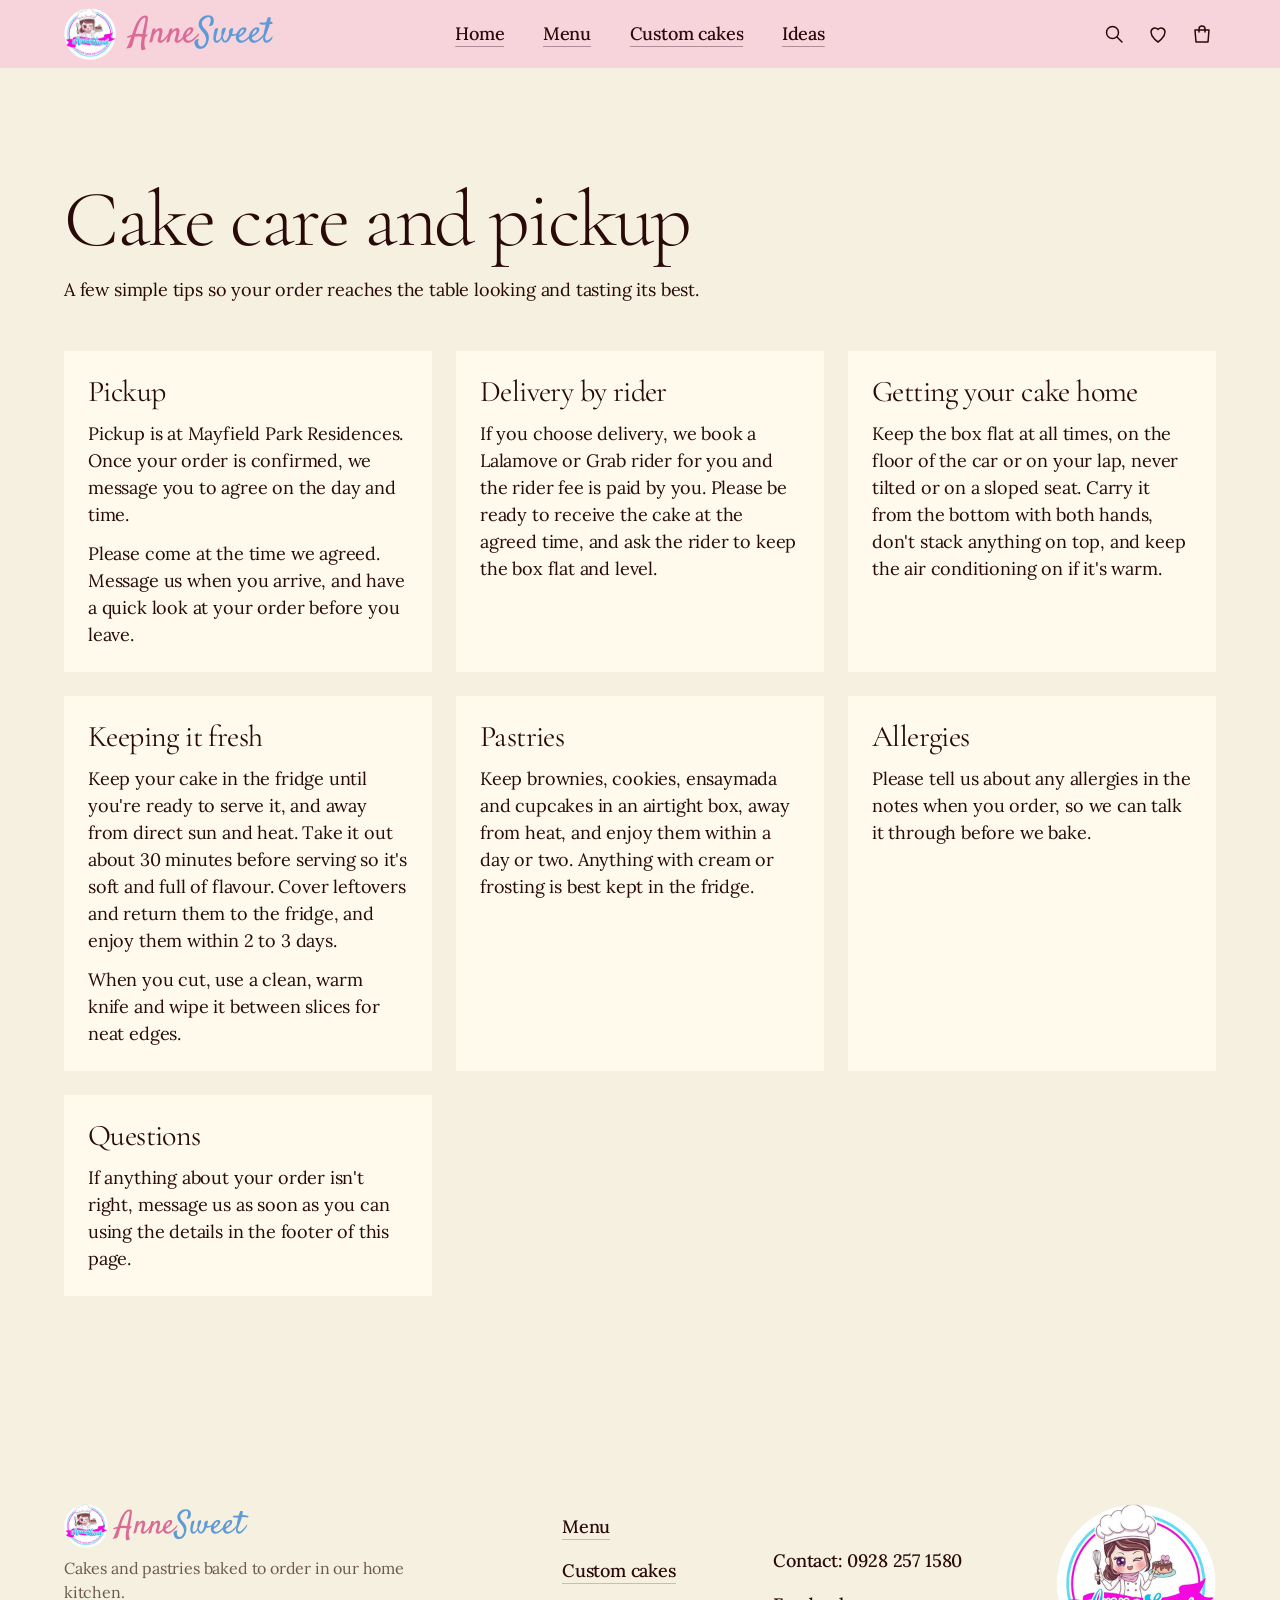
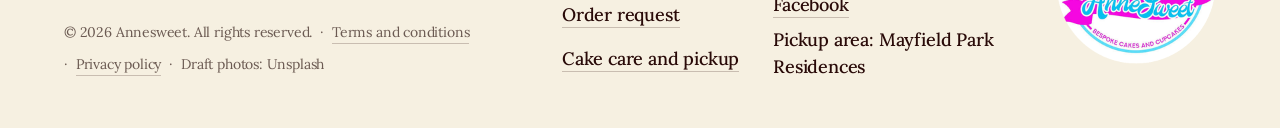
==== commit 70b676ca: "Lay out Terms, Privacy and Cake care as an aligned card grid; make the Apps Script text copy-safe Co" ====
--- a/care.html
+++ b/care.html
@@ -53,34 +53,60 @@
 </header>
 <main class="wrap">
   <article class="prose">
-    <h1>Cake care and pickup</h1>
-    <p>A few simple tips so your order reaches the table looking and tasting its best.</p>
-
-    <h2>Pickup</h2>
-    <p>Pickup is at Mayfield Park Residences. Once your order is confirmed, we message you to agree on the day and time.</p>
-    <!-- OWNER: confirm the pickup days and hours, and exactly where customers meet you (lobby, gate, unit) -->
-    <p>Please come at the time we agreed. Message us when you arrive, and have a quick look at your order before you leave.</p>
-    <!-- OWNER: confirm this arrival process, and what to do if someone else collects for the customer -->
-
-    <h2>Delivery by rider</h2>
-    <p>If you choose delivery, we book a Lalamove or Grab rider for you and the rider fee is paid by you. Please be ready to receive the cake at the agreed time, and ask the rider to keep the box flat and level.</p>
-
-    <h2>Getting your cake home</h2>
-    <p>Keep the box flat at all times, on the floor of the car or on your lap, never tilted or on a sloped seat. Carry it from the bottom with both hands, don't stack anything on top, and keep the air conditioning on if it's warm.</p>
-
-    <h2>Keeping it fresh</h2>
-    <!-- OWNER: confirm the storage and serving advice for your recipes (fridge time, how long before serving, how many days) -->
-    <p>Keep your cake in the fridge until you're ready to serve it, and away from direct sun and heat. Take it out about 30 minutes before serving so it's soft and full of flavour. Cover leftovers and return them to the fridge, and enjoy them within 2 to 3 days.</p>
-    <p>When you cut, use a clean, warm knife and wipe it between slices for neat edges.</p>
-
-    <h2>Pastries</h2>
-    <p>Keep brownies, cookies, ensaymada and cupcakes in an airtight box, away from heat, and enjoy them within a day or two. Anything with cream or frosting is best kept in the fridge.</p>
-
-    <h2>Allergies</h2>
-    <p>Please tell us about any allergies in the notes when you order, so we can talk it through before we bake.</p>
-
-    <h2>Questions</h2>
-    <p>If anything about your order isn't right, message us as soon as you can using the details in the footer of this page.</p>
+  <header class="prose-head">
+      <h1>Cake care and pickup</h1>
+      <p>A few simple tips so your order reaches the table looking and tasting its best.</p>
+  
+      
+  </header>
+  <div class="prose-grid">
+    <section>
+      <h2>Pickup</h2>
+          <p>Pickup is at Mayfield Park Residences. Once your order is confirmed, we message you to agree on the day and time.</p>
+          <!-- OWNER: confirm the pickup days and hours, and exactly where customers meet you (lobby, gate, unit) -->
+          <p>Please come at the time we agreed. Message us when you arrive, and have a quick look at your order before you leave.</p>
+          <!-- OWNER: confirm this arrival process, and what to do if someone else collects for the customer -->
+      
+          
+    </section>
+    <section>
+      <h2>Delivery by rider</h2>
+          <p>If you choose delivery, we book a Lalamove or Grab rider for you and the rider fee is paid by you. Please be ready to receive the cake at the agreed time, and ask the rider to keep the box flat and level.</p>
+      
+          
+    </section>
+    <section>
+      <h2>Getting your cake home</h2>
+          <p>Keep the box flat at all times, on the floor of the car or on your lap, never tilted or on a sloped seat. Carry it from the bottom with both hands, don't stack anything on top, and keep the air conditioning on if it's warm.</p>
+      
+          
+    </section>
+    <section>
+      <h2>Keeping it fresh</h2>
+          <!-- OWNER: confirm the storage and serving advice for your recipes (fridge time, how long before serving, how many days) -->
+          <p>Keep your cake in the fridge until you're ready to serve it, and away from direct sun and heat. Take it out about 30 minutes before serving so it's soft and full of flavour. Cover leftovers and return them to the fridge, and enjoy them within 2 to 3 days.</p>
+          <p>When you cut, use a clean, warm knife and wipe it between slices for neat edges.</p>
+      
+          
+    </section>
+    <section>
+      <h2>Pastries</h2>
+          <p>Keep brownies, cookies, ensaymada and cupcakes in an airtight box, away from heat, and enjoy them within a day or two. Anything with cream or frosting is best kept in the fridge.</p>
+      
+          
+    </section>
+    <section>
+      <h2>Allergies</h2>
+          <p>Please tell us about any allergies in the notes when you order, so we can talk it through before we bake.</p>
+      
+          
+    </section>
+    <section>
+      <h2>Questions</h2>
+          <p>If anything about your order isn't right, message us as soon as you can using the details in the footer of this page.</p>
+        
+    </section>
+  </div>
   </article>
 </main>
 <footer class="site-footer">
--- a/style.css
+++ b/style.css
@@ -625,10 +625,15 @@
 }
 
 /* ---------- Legal pages ---------- */
-.prose { max-width: 65ch; padding-block: clamp(56px, 9vw, 112px) var(--section); }
+.prose { padding-block: clamp(56px, 9vw, 112px) var(--section); }
+.prose-head { max-width: 46em; margin-bottom: var(--s7); }
+/* The sections sit in cards in a grid, so wide screens have no empty right side and every row lines up (cards in a row share one height) */
+.prose-head h1 { margin-bottom: var(--s4); }
+.prose-grid { display: grid; grid-template-columns: repeat(auto-fill, minmax(min(100%, 360px), 1fr)); gap: var(--s5); }
+.prose-grid section { padding: var(--s5); background: var(--linen); }
 .prose h1 { font-size: clamp(46px, 6.6vw, 80px); }
-.prose .updated { margin: var(--s4) 0 var(--s7); color: var(--muted); font-size: var(--fs-small); }
-.prose h2 { margin: var(--s7) 0 var(--s3); font-size: 32px; font-weight: 400; letter-spacing: -.02em; line-height: 1.1; }
+.prose .updated { margin: var(--s4) 0 var(--s5); color: var(--muted); font-size: var(--fs-small); }
+.prose h2 { margin: 0 0 var(--s3); font-size: 30px; font-weight: 400; letter-spacing: -.02em; line-height: 1.1; }
 .prose p + p, .prose ul { margin-top: var(--s3); }
 .prose ul { padding-left: 1.2em; }
 .prose li + li { margin-top: var(--s1); }
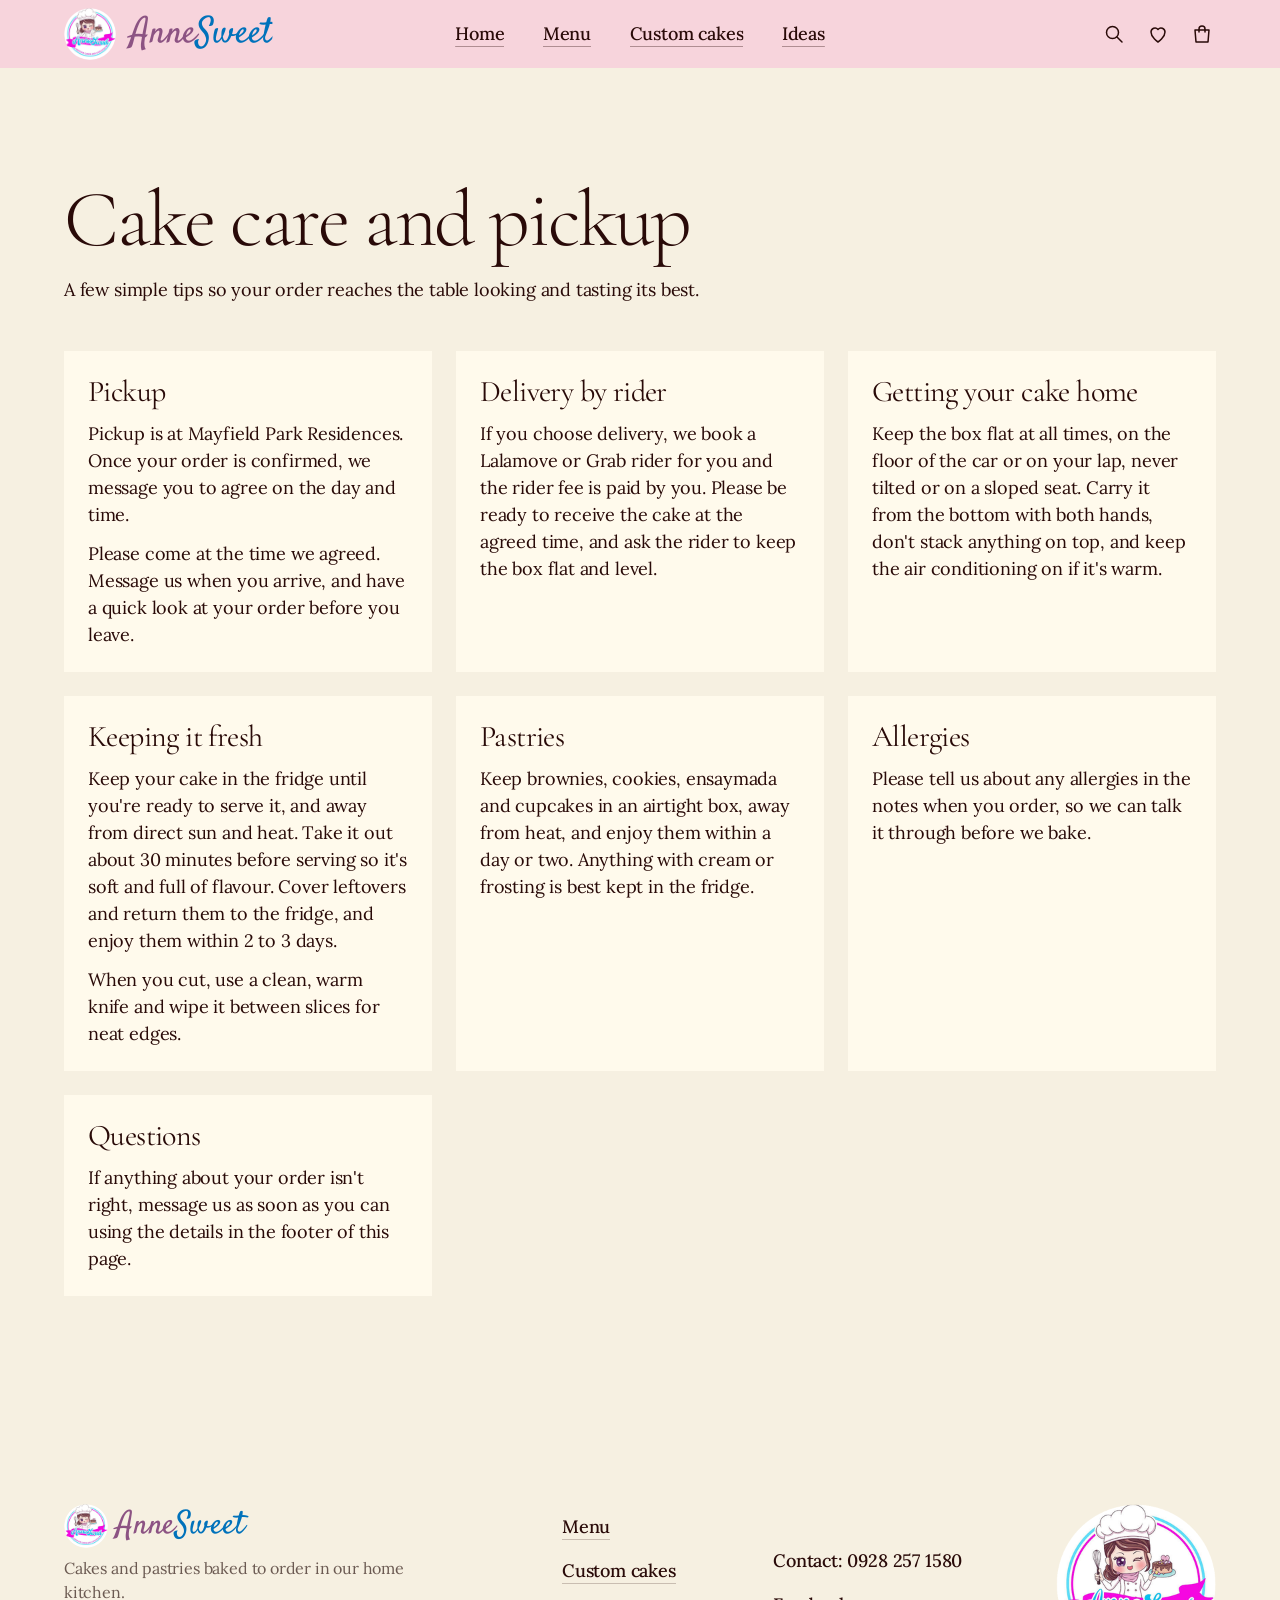
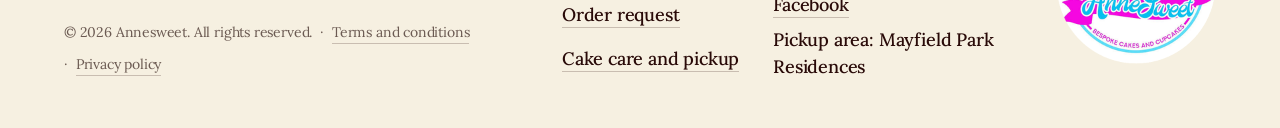
==== commit 1bef609b: "Rebuild the menu around AnneSweet's real cakes from Facebook Replaces the old invented 10-flavor lis" ====
--- a/care.html
+++ b/care.html
@@ -114,7 +114,7 @@
     <div class="footer-brand">
       <a href="index.html" class="footer-mark"><img class="logo-mark" src="photos/logo.png" alt="" width="40" height="40"><span><span class="wm-anne">Anne</span><span class="wm-sweet">Sweet</span></span></a>
       <p>Cakes and pastries baked to order in our home kitchen.</p>
-      <div class="legal footer-legal"><p>© 2026 Annesweet. All rights reserved.</p><p><a href="terms.html">Terms and conditions</a></p><p><a href="privacy.html">Privacy policy</a></p><p>Draft photos: Unsplash</p></div>
+      <div class="legal footer-legal"><p>© 2026 Annesweet. All rights reserved.</p><p><a href="terms.html">Terms and conditions</a></p><p><a href="privacy.html">Privacy policy</a></p></div>
     </div>
     <nav aria-label="Footer">
       <a href="menu.html">Menu</a>
--- a/style.css
+++ b/style.css
@@ -10,8 +10,8 @@
   --on-ink: #FFFFFF;        /* 19.0:1 on ink */
   --ink-hover: #4A1D18;     /* white on it 13.6:1 */
   --muted: #6B5A52;         /* 5.8:1 on paper, 6.3:1 on linen */
-  --wm-anne: #DB6A97;       /* pastel pink: soft on purpose, about 2.5:1 on the blush bar (it is the logo wordmark, not body text) */
-  --wm-sweet: #5E9AD6;      /* pastel blue, about 2.4:1 on the blush bar */
+  --wm-anne: #8C5383;       /* Grape Soda: 4.4:1 on the blush bar */
+  --wm-sweet: #0072BB;      /* Twitter Blue: 4.4:1 on the blush bar */
   --nav-hover: #A3274D;     /* nav link hover on the blush bar 5.1:1 */
   --blush: #F7D4DC;         /* "date." swatch and the nav count; ink on it 14.2:1 */
   --hair: rgba(41, 10, 8, .22);   /* resting underline (decorative) */
@@ -44,8 +44,8 @@
     --ink-hover: #E4D9C2;   /* paper on it 13.0:1 */
     --muted: #C2B2A2;       /* 8.9:1 on paper, 7.8:1 on linen */
     --blush: #5C3640;       /* swatch behind parchment text 8.6:1 */
-    --wm-anne: #FFB3CE;
-    --wm-sweet: #A9D3FF;
+    --wm-anne: #E0A8D6;       /* lighter Grape Soda, so it reads on the dark bar */
+    --wm-sweet: #6DB8F0;      /* lighter Twitter Blue */
     --nav-hover: #F7B8C9;   /* nav link hover on the plum bar 6:1 */
     --hair: rgba(246, 240, 225, .28);
     --field-line: rgba(246, 240, 225, .4); /* 3.4:1 on linen */
